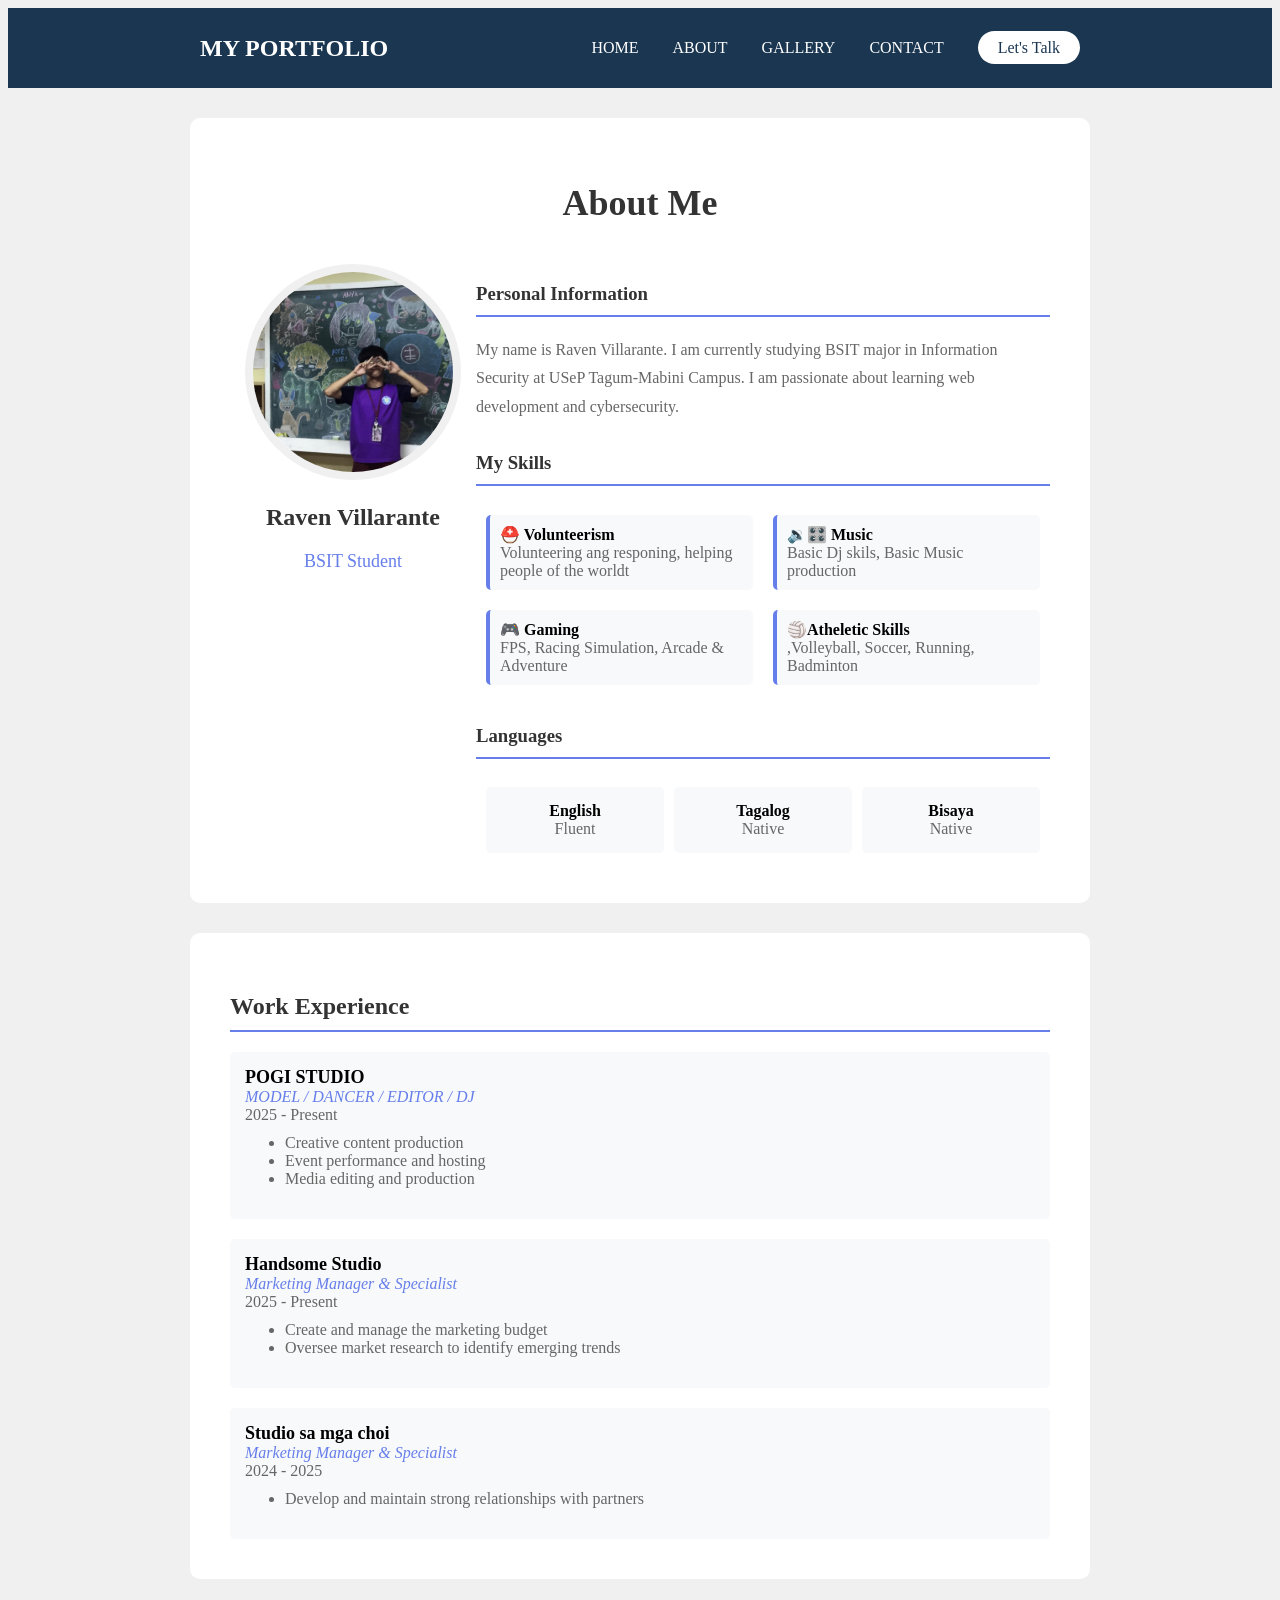
==== About.html @ c7c90969 "Add files via upload" ====
<!DOCTYPE HTML>
<html>
    <head>
        <title>About - Raven's Portfolio</title>
    </head>

    <body bgcolor="#f0f0f0">
        <table border="0" cellpadding="0" cellspacing="0" width="100%">
            <tr>
                <td bgcolor="#1a3651" height="80" align="center">
                    <table border="0" cellpadding="10" cellspacing="0" width="900">
                        <tr>
                            <td width="30%">
                                <font color="white" size="5"><strong>MY PORTFOLIO</strong></font>
                            </td>
                            <td width="70%" align="right">
                                <a href="index.html" style="color: white; text-decoration: none; margin: 0 15px;">HOME</a>
                                <a href="about.html" style="color: white; text-decoration: none; margin: 0 15px;">ABOUT</a>
                                <a href="gallery.html" style="color: white; text-decoration: none; margin: 0 15px;">GALLERY</a>
                                <a href="contact.html" style="color: white; text-decoration: none; margin: 0 15px;">CONTACT</a>
                                <a href="contact.html" style="color: #1a3651; background-color: white; padding: 8px 20px; text-decoration: none; border-radius: 20px; margin-left: 15px;">Let's Talk</a>
                            </td>
                        </tr>
                    </table>
                </td>
            </tr>
        </table>

        <table border="0" cellpadding="40" cellspacing="0" width="900" align="center" bgcolor="white" style="margin-top: 30px; border-radius: 10px;">
            <tr>
                <td align="center">
                    <h1 style="font-size: 36px; color: #333; margin-bottom: 40px;">About Me</h1>
                    
                    <table border="0" cellpadding="0" cellspacing="0" width="100%">
                        <tr>
                            <td width="30%" align="center" valign="top">
                                <img src="RAVENPIC.jpg" alt="Raven Villarante" width="200" height="200" border="8" style="border-radius: 50%; border-color: #f0f0f0;">
                                <h2 style="color: #333; margin-top: 20px;">Raven Villarante</h2>
                                <p style="color: #667eea; font-size: 18px;">BSIT Student</p>
                            </td>
                            <td width="70%" valign="top">
                                <h3 style="color: #333; border-bottom: 2px solid #667eea; padding-bottom: 10px;">Personal Information</h3>
                                <p style="color: #666; line-height: 1.8; font-size: 16px;">
                                    My name is Raven Villarante. I am currently studying BSIT major in Information Security at USeP Tagum-Mabini Campus. I am passionate about learning web development and cybersecurity.
                                </p>
                                
                                <h3 style="color: #333; border-bottom: 2px solid #667eea; padding-bottom: 10px; margin-top: 30px;">My Skills</h3>
                                <table border="0" cellpadding="10" cellspacing="0" width="100%">
                                    <tr>
                                        <td width="50%" valign="top">
                                            <table border="0" cellpadding="10" cellspacing="0" width="100%" bgcolor="#f8f9fa" style="border-left: 4px solid #667eea; border-radius: 5px;">
                                                <tr>
                                                    <td>
                                                        <strong>⛑️ Volunteerism</strong><br>
                                                        <font color="#666">Volunteering ang responing, helping people of the worldt</font>
                                                    </td>
                                                </tr>
                                            </table>
                                        </td>
                                        <td width="50%" valign="top">
                                            <table border="0" cellpadding="10" cellspacing="0" width="100%" bgcolor="#f8f9fa" style="border-left: 4px solid #667eea; border-radius: 5px;">
                                                <tr>
                                                    <td>
                                                        <strong>🔉🎛️ Music</strong><br>
                                                        <font color="#666">Basic Dj skils, Basic Music production</font>
                                                    </td>
                                                </tr>
                                            </table>
                                        </td>
                                    </tr>
                                    <tr>
                                        <td width="50%" valign="top">
                                            <table border="0" cellpadding="10" cellspacing="0" width="100%" bgcolor="#f8f9fa" style="border-left: 4px solid #667eea; border-radius: 5px;">
                                                <tr>
                                                    <td>
                                                        <strong>🎮 Gaming</strong><br>
                                                        <font color="#666">FPS, Racing Simulation, Arcade & Adventure</font>
                                                    </td>
                                                </tr>
                                            </table>
                                        </td>
                                        <td width="50%" valign="top">
                                            <table border="0" cellpadding="10" cellspacing="0" width="100%" bgcolor="#f8f9fa" style="border-left: 4px solid #667eea; border-radius: 5px;">
                                                <tr>
                                                    <td>
                                                        <strong>🏐Atheletic Skills</strong><br>
                                                        <font color="#666">,Volleyball, Soccer, Running, Badminton</font>
                                                    </td>
                                                </tr>
                                            </table>
                                        </td>
                                    </tr>
                                </table>
                                
                                <h3 style="color: #333; border-bottom: 2px solid #667eea; padding-bottom: 10px; margin-top: 30px;">Languages</h3>
                                <table border="0" cellpadding="5" cellspacing="10" width="100%">
                                    <tr>
                                        <td width="33%" bgcolor="#f8f9fa" align="center" style="padding: 15px; border-radius: 5px;">
                                            <strong>English</strong><br>
                                            <font color="#666">Fluent</font>
                                        </td>
                                        <td width="33%" bgcolor="#f8f9fa" align="center" style="padding: 15px; border-radius: 5px;">
                                            <strong>Tagalog</strong><br>
                                            <font color="#666">Native</font>
                                        </td>
                                        <td width="33%" bgcolor="#f8f9fa" align="center" style="padding: 15px; border-radius: 5px;">
                                            <strong>Bisaya</strong><br>
                                            <font color="#666">Native</font>
                                        </td>
                                    </tr>
                                </table>
                            </td>
                        </tr>
                    </table>
                </td>
            </tr>
        </table>

        <table border="0" cellpadding="40" cellspacing="0" width="900" align="center" bgcolor="white" style="margin-top: 30px; border-radius: 10px;">
            <tr>
                <td>
                    <h2 style="color: #333; border-bottom: 2px solid #667eea; padding-bottom: 10px;">Work Experience</h2>
                    
                    <table border="0" cellpadding="15" cellspacing="0" width="100%" bgcolor="#f8f9fa" style="margin-top: 20px; border-radius: 5px;">
                        <tr>
                            <td>
                                <strong style="font-size: 18px;">POGI STUDIO</strong><br>
                                <em style="color: #667eea;">MODEL / DANCER / EDITOR / DJ</em><br>
                                <font color="#666">2025 - Present</font>
                                <ul style="color: #666; margin-top: 10px;">
                                    <li>Creative content production</li>
                                    <li>Event performance and hosting</li>
                                    <li>Media editing and production</li>
                                </ul>
                            </td>
                        </tr>
                    </table>
                    
                    <table border="0" cellpadding="15" cellspacing="0" width="100%" bgcolor="#f8f9fa" style="margin-top: 20px; border-radius: 5px;">
                        <tr>
                            <td>
                                <strong style="font-size: 18px;">Handsome Studio</strong><br>
                                <em style="color: #667eea;">Marketing Manager & Specialist</em><br>
                                <font color="#666">2025 - Present</font>
                                <ul style="color: #666; margin-top: 10px;">
                                    <li>Create and manage the marketing budget</li>
                                    <li>Oversee market research to identify emerging trends</li>
                                </ul>
                            </td>
                        </tr>
                    </table>
                    
                    <table border="0" cellpadding="15" cellspacing="0" width="100%" bgcolor="#f8f9fa" style="margin-top: 20px; border-radius: 5px;">
                        <tr>
                            <td>
                                <strong style="font-size: 18px;">Studio sa mga choi</strong><br>
                                <em style="color: #667eea;">Marketing Manager & Specialist</em><br>
                                <font color="#666">2024 - 2025</font>
                                <ul style="color: #666; margin-top: 10px;">
                                    <li>Develop and maintain strong relationships with partners</li>
                                </ul>
                            </td>
                        </tr>
                    </table>
                </td>
            </tr>
        </table>

        <br><br>
    </body>
</html>
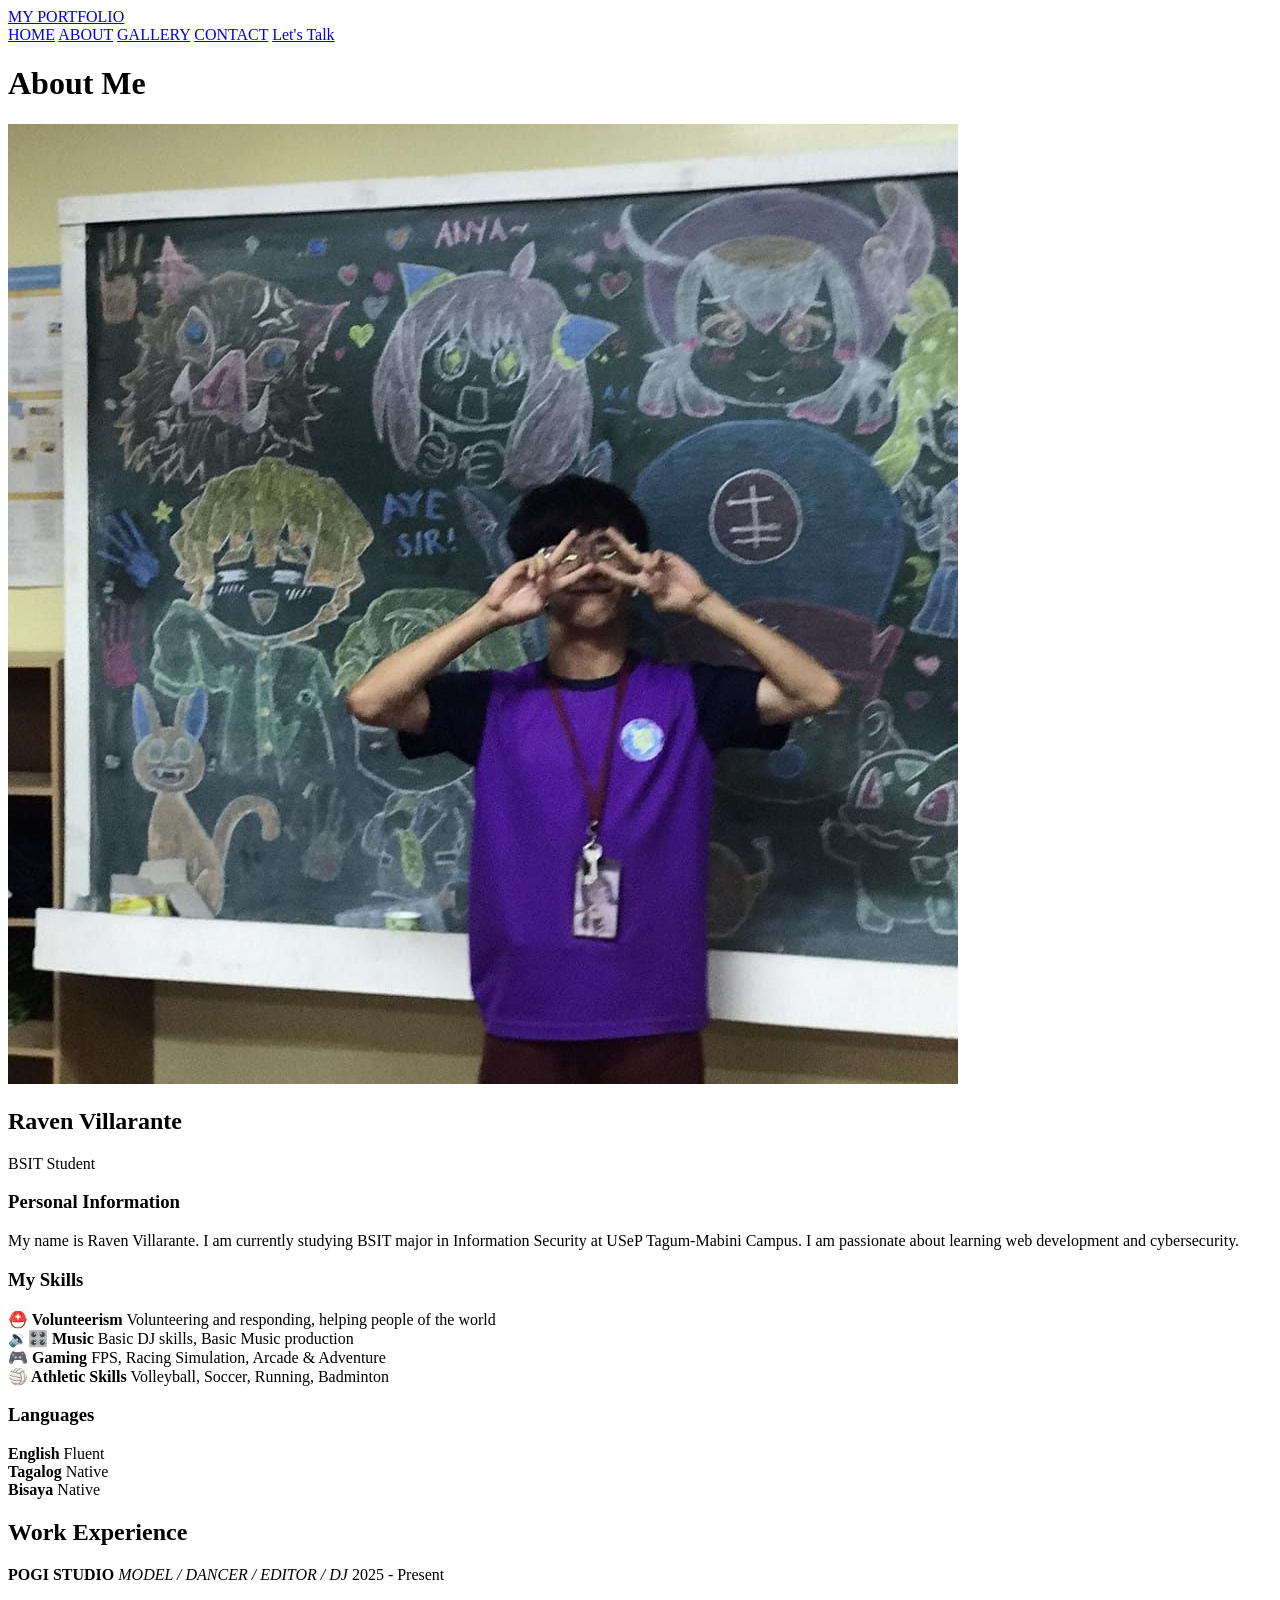
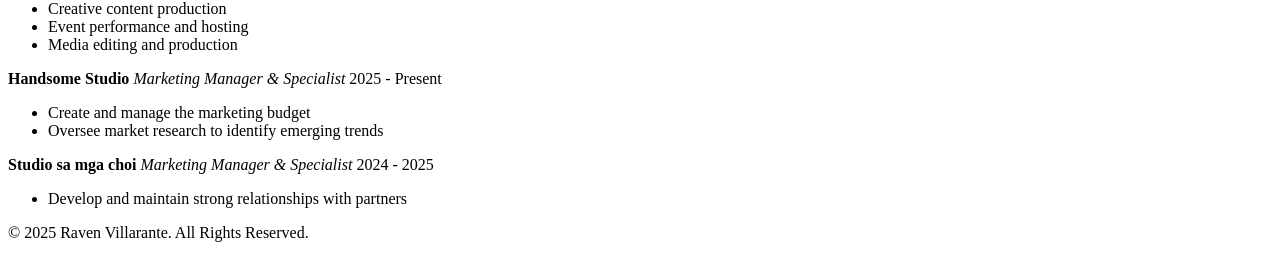
==== commit 49372618: "Refactor About.html for improved layout and SEO Updated the About page structure and styling, improv" ====
--- a/About.html
+++ b/About.html
@@ -1,171 +1,118 @@
 <!DOCTYPE HTML>
-<html>
-    <head>
-        <title>About - Raven's Portfolio</title>
-    </head>
+<html lang="en">
+<head>
+    <title>About - Raven's Portfolio</title>
+    <meta charset="UTF-8">
+    <meta name="viewport" content="width=device-width, initial-scale=1.0">
+    <link rel="stylesheet" href="portfolio-style.css">
+</head>
+<body>
 
-    <body bgcolor="#f0f0f0">
-        <table border="0" cellpadding="0" cellspacing="0" width="100%">
-            <tr>
-                <td bgcolor="#1a3651" height="80" align="center">
-                    <table border="0" cellpadding="10" cellspacing="0" width="900">
-                        <tr>
-                            <td width="30%">
-                                <font color="white" size="5"><strong>MY PORTFOLIO</strong></font>
-                            </td>
-                            <td width="70%" align="right">
-                                <a href="index.html" style="color: white; text-decoration: none; margin: 0 15px;">HOME</a>
-                                <a href="about.html" style="color: white; text-decoration: none; margin: 0 15px;">ABOUT</a>
-                                <a href="gallery.html" style="color: white; text-decoration: none; margin: 0 15px;">GALLERY</a>
-                                <a href="contact.html" style="color: white; text-decoration: none; margin: 0 15px;">CONTACT</a>
-                                <a href="contact.html" style="color: #1a3651; background-color: white; padding: 8px 20px; text-decoration: none; border-radius: 20px; margin-left: 15px;">Let's Talk</a>
-                            </td>
-                        </tr>
-                    </table>
-                </td>
-            </tr>
-        </table>
+    <!-- NAVIGATION -->
+    <div class="nav-wrapper">
+        <div class="nav-inner">
+            <a href="index.html" class="nav-logo">MY PORTFOLIO</a>
+            <div class="nav-links">
+                <a href="index.html">HOME</a>
+                <a href="about.html">ABOUT</a>
+                <a href="gallery.html">GALLERY</a>
+                <a href="contact.html">CONTACT</a>
+                <a href="contact.html" class="btn-talk">Let's Talk</a>
+            </div>
+        </div>
+    </div>
 
-        <table border="0" cellpadding="40" cellspacing="0" width="900" align="center" bgcolor="white" style="margin-top: 30px; border-radius: 10px;">
-            <tr>
-                <td align="center">
-                    <h1 style="font-size: 36px; color: #333; margin-bottom: 40px;">About Me</h1>
-                    
-                    <table border="0" cellpadding="0" cellspacing="0" width="100%">
-                        <tr>
-                            <td width="30%" align="center" valign="top">
-                                <img src="RAVENPIC.jpg" alt="Raven Villarante" width="200" height="200" border="8" style="border-radius: 50%; border-color: #f0f0f0;">
-                                <h2 style="color: #333; margin-top: 20px;">Raven Villarante</h2>
-                                <p style="color: #667eea; font-size: 18px;">BSIT Student</p>
-                            </td>
-                            <td width="70%" valign="top">
-                                <h3 style="color: #333; border-bottom: 2px solid #667eea; padding-bottom: 10px;">Personal Information</h3>
-                                <p style="color: #666; line-height: 1.8; font-size: 16px;">
-                                    My name is Raven Villarante. I am currently studying BSIT major in Information Security at USeP Tagum-Mabini Campus. I am passionate about learning web development and cybersecurity.
-                                </p>
-                                
-                                <h3 style="color: #333; border-bottom: 2px solid #667eea; padding-bottom: 10px; margin-top: 30px;">My Skills</h3>
-                                <table border="0" cellpadding="10" cellspacing="0" width="100%">
-                                    <tr>
-                                        <td width="50%" valign="top">
-                                            <table border="0" cellpadding="10" cellspacing="0" width="100%" bgcolor="#f8f9fa" style="border-left: 4px solid #667eea; border-radius: 5px;">
-                                                <tr>
-                                                    <td>
-                                                        <strong>⛑️ Volunteerism</strong><br>
-                                                        <font color="#666">Volunteering ang responing, helping people of the worldt</font>
-                                                    </td>
-                                                </tr>
-                                            </table>
-                                        </td>
-                                        <td width="50%" valign="top">
-                                            <table border="0" cellpadding="10" cellspacing="0" width="100%" bgcolor="#f8f9fa" style="border-left: 4px solid #667eea; border-radius: 5px;">
-                                                <tr>
-                                                    <td>
-                                                        <strong>🔉🎛️ Music</strong><br>
-                                                        <font color="#666">Basic Dj skils, Basic Music production</font>
-                                                    </td>
-                                                </tr>
-                                            </table>
-                                        </td>
-                                    </tr>
-                                    <tr>
-                                        <td width="50%" valign="top">
-                                            <table border="0" cellpadding="10" cellspacing="0" width="100%" bgcolor="#f8f9fa" style="border-left: 4px solid #667eea; border-radius: 5px;">
-                                                <tr>
-                                                    <td>
-                                                        <strong>🎮 Gaming</strong><br>
-                                                        <font color="#666">FPS, Racing Simulation, Arcade & Adventure</font>
-                                                    </td>
-                                                </tr>
-                                            </table>
-                                        </td>
-                                        <td width="50%" valign="top">
-                                            <table border="0" cellpadding="10" cellspacing="0" width="100%" bgcolor="#f8f9fa" style="border-left: 4px solid #667eea; border-radius: 5px;">
-                                                <tr>
-                                                    <td>
-                                                        <strong>🏐Atheletic Skills</strong><br>
-                                                        <font color="#666">,Volleyball, Soccer, Running, Badminton</font>
-                                                    </td>
-                                                </tr>
-                                            </table>
-                                        </td>
-                                    </tr>
-                                </table>
-                                
-                                <h3 style="color: #333; border-bottom: 2px solid #667eea; padding-bottom: 10px; margin-top: 30px;">Languages</h3>
-                                <table border="0" cellpadding="5" cellspacing="10" width="100%">
-                                    <tr>
-                                        <td width="33%" bgcolor="#f8f9fa" align="center" style="padding: 15px; border-radius: 5px;">
-                                            <strong>English</strong><br>
-                                            <font color="#666">Fluent</font>
-                                        </td>
-                                        <td width="33%" bgcolor="#f8f9fa" align="center" style="padding: 15px; border-radius: 5px;">
-                                            <strong>Tagalog</strong><br>
-                                            <font color="#666">Native</font>
-                                        </td>
-                                        <td width="33%" bgcolor="#f8f9fa" align="center" style="padding: 15px; border-radius: 5px;">
-                                            <strong>Bisaya</strong><br>
-                                            <font color="#666">Native</font>
-                                        </td>
-                                    </tr>
-                                </table>
-                            </td>
-                        </tr>
-                    </table>
-                </td>
-            </tr>
-        </table>
+    <div class="page-content">
 
-        <table border="0" cellpadding="40" cellspacing="0" width="900" align="center" bgcolor="white" style="margin-top: 30px; border-radius: 10px;">
-            <tr>
-                <td>
-                    <h2 style="color: #333; border-bottom: 2px solid #667eea; padding-bottom: 10px;">Work Experience</h2>
-                    
-                    <table border="0" cellpadding="15" cellspacing="0" width="100%" bgcolor="#f8f9fa" style="margin-top: 20px; border-radius: 5px;">
-                        <tr>
-                            <td>
-                                <strong style="font-size: 18px;">POGI STUDIO</strong><br>
-                                <em style="color: #667eea;">MODEL / DANCER / EDITOR / DJ</em><br>
-                                <font color="#666">2025 - Present</font>
-                                <ul style="color: #666; margin-top: 10px;">
-                                    <li>Creative content production</li>
-                                    <li>Event performance and hosting</li>
-                                    <li>Media editing and production</li>
-                                </ul>
-                            </td>
-                        </tr>
-                    </table>
-                    
-                    <table border="0" cellpadding="15" cellspacing="0" width="100%" bgcolor="#f8f9fa" style="margin-top: 20px; border-radius: 5px;">
-                        <tr>
-                            <td>
-                                <strong style="font-size: 18px;">Handsome Studio</strong><br>
-                                <em style="color: #667eea;">Marketing Manager & Specialist</em><br>
-                                <font color="#666">2025 - Present</font>
-                                <ul style="color: #666; margin-top: 10px;">
-                                    <li>Create and manage the marketing budget</li>
-                                    <li>Oversee market research to identify emerging trends</li>
-                                </ul>
-                            </td>
-                        </tr>
-                    </table>
-                    
-                    <table border="0" cellpadding="15" cellspacing="0" width="100%" bgcolor="#f8f9fa" style="margin-top: 20px; border-radius: 5px;">
-                        <tr>
-                            <td>
-                                <strong style="font-size: 18px;">Studio sa mga choi</strong><br>
-                                <em style="color: #667eea;">Marketing Manager & Specialist</em><br>
-                                <font color="#666">2024 - 2025</font>
-                                <ul style="color: #666; margin-top: 10px;">
-                                    <li>Develop and maintain strong relationships with partners</li>
-                                </ul>
-                            </td>
-                        </tr>
-                    </table>
-                </td>
-            </tr>
-        </table>
+        <!-- ABOUT ME CARD -->
+        <div class="card">
+            <h1>About Me</h1>
+            <div class="about-top">
+                <div class="about-photo-col">
+                    <img src="RAVENPIC.jpg" alt="Raven Villarante">
+                    <h2>Raven Villarante</h2>
+                    <p>BSIT Student</p>
+                </div>
+                <div class="about-info-col">
+                    <h3 class="section-heading">Personal Information</h3>
+                    <p class="about-desc">My name is Raven Villarante. I am currently studying BSIT major in Information Security at USeP Tagum-Mabini Campus. I am passionate about learning web development and cybersecurity.</p>
 
-        <br><br>
-    </body>
-</html>+                    <h3 class="section-heading">My Skills</h3>
+                    <div class="skills-grid">
+                        <div class="skill-box">
+                            <strong>⛑️ Volunteerism</strong>
+                            Volunteering and responding, helping people of the world
+                        </div>
+                        <div class="skill-box">
+                            <strong>🔉🎛️ Music</strong>
+                            Basic DJ skills, Basic Music production
+                        </div>
+                        <div class="skill-box">
+                            <strong>🎮 Gaming</strong>
+                            FPS, Racing Simulation, Arcade & Adventure
+                        </div>
+                        <div class="skill-box">
+                            <strong>🏐 Athletic Skills</strong>
+                            Volleyball, Soccer, Running, Badminton
+                        </div>
+                    </div>
+
+                    <h3 class="section-heading">Languages</h3>
+                    <div class="lang-grid">
+                        <div class="lang-box">
+                            <strong>English</strong>
+                            Fluent
+                        </div>
+                        <div class="lang-box">
+                            <strong>Tagalog</strong>
+                            Native
+                        </div>
+                        <div class="lang-box">
+                            <strong>Bisaya</strong>
+                            Native
+                        </div>
+                    </div>
+                </div>
+            </div>
+        </div>
+
+        <!-- WORK EXPERIENCE CARD -->
+        <div class="card">
+            <h2>Work Experience</h2>
+            <div class="work-item">
+                <strong>POGI STUDIO</strong>
+                <em>MODEL / DANCER / EDITOR / DJ</em>
+                <span class="year">2025 - Present</span>
+                <ul>
+                    <li>Creative content production</li>
+                    <li>Event performance and hosting</li>
+                    <li>Media editing and production</li>
+                </ul>
+            </div>
+            <div class="work-item">
+                <strong>Handsome Studio</strong>
+                <em>Marketing Manager & Specialist</em>
+                <span class="year">2025 - Present</span>
+                <ul>
+                    <li>Create and manage the marketing budget</li>
+                    <li>Oversee market research to identify emerging trends</li>
+                </ul>
+            </div>
+            <div class="work-item">
+                <strong>Studio sa mga choi</strong>
+                <em>Marketing Manager & Specialist</em>
+                <span class="year">2024 - 2025</span>
+                <ul>
+                    <li>Develop and maintain strong relationships with partners</li>
+                </ul>
+            </div>
+        </div>
+
+    </div>
+
+    <div class="site-footer">
+        <p>© 2025 Raven Villarante. All Rights Reserved.</p>
+    </div>
+
+</body>
+</html>
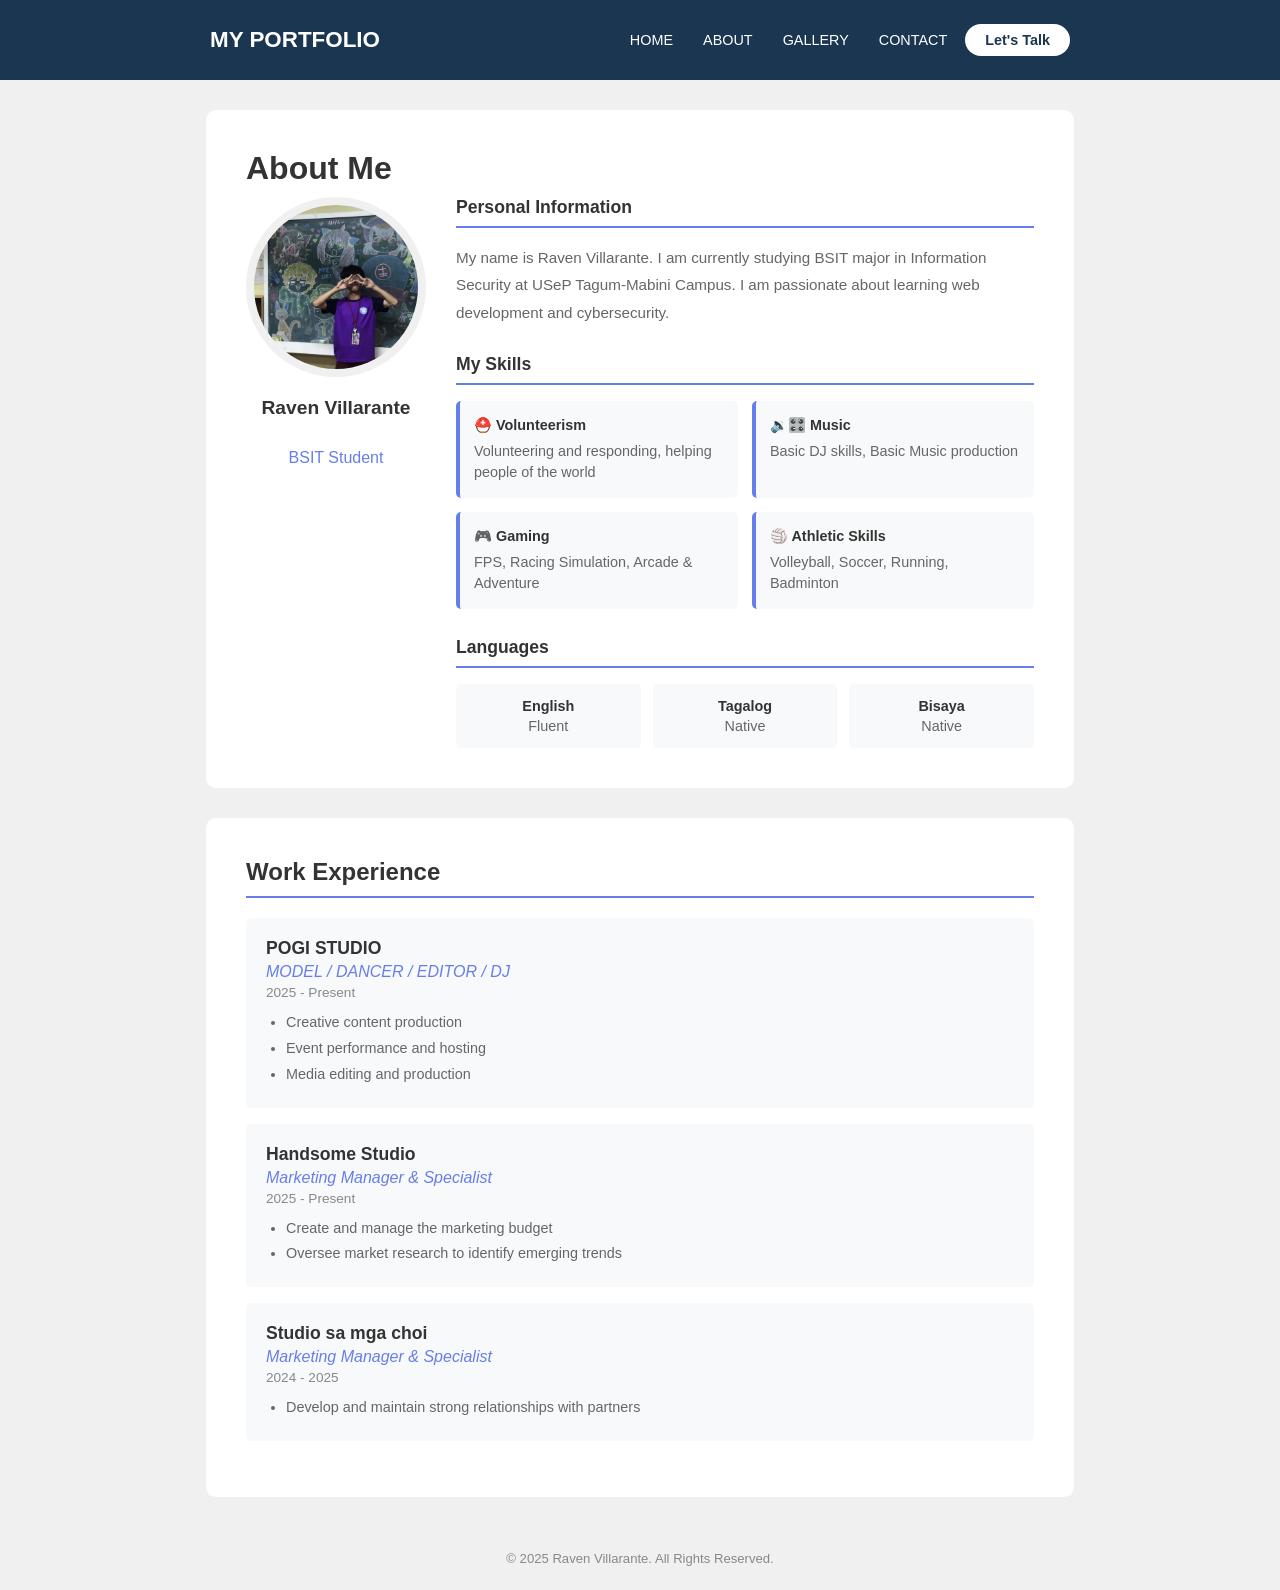
==== commit 3c4de8ad: "Fix HTML formatting and update links in About.html" ====
--- a/About.html
+++ b/About.html
@@ -14,10 +14,10 @@
             <a href="index.html" class="nav-logo">MY PORTFOLIO</a>
             <div class="nav-links">
                 <a href="index.html">HOME</a>
-                <a href="about.html">ABOUT</a>
-                <a href="gallery.html">GALLERY</a>
-                <a href="contact.html">CONTACT</a>
-                <a href="contact.html" class="btn-talk">Let's Talk</a>
+                <a href="About.html">ABOUT</a>
+                <a href="Gallery.html">GALLERY</a>
+                <a href="Contact.html">CONTACT</a>
+                <a href="Contact.html" class="btn-talk">Let's Talk</a>
             </div>
         </div>
     </div>
@@ -116,3 +116,4 @@
 
 </body>
 </html>
+
--- a/portfolio-style.css
+++ b/portfolio-style.css
@@ -0,0 +1,628 @@
+/* =============================================
+   RAVEN'S PORTFOLIO - Responsive Stylesheet
+============================================= */
+
+/* --- Reset & Base --- */
+* {
+  box-sizing: border-box;
+  margin: 0;
+  padding: 0;
+}
+
+body {
+  font-family: Arial, sans-serif;
+  background-color: #f0f0f0;
+}
+
+img {
+  max-width: 100%;
+  height: auto;
+}
+
+/* =============================================
+   NAVIGATION
+============================================= */
+
+.nav-wrapper {
+  background-color: #1a3651;
+  width: 100%;
+}
+
+.nav-inner {
+  max-width: 900px;
+  margin: 0 auto;
+  padding: 0 20px;
+  height: 80px;
+  display: flex;
+  align-items: center;
+  justify-content: space-between;
+  flex-wrap: wrap;
+  gap: 10px;
+}
+
+.nav-logo {
+  color: white;
+  font-size: 1.4rem;
+  font-weight: bold;
+  text-decoration: none;
+}
+
+.nav-links {
+  display: flex;
+  flex-wrap: wrap;
+  gap: 6px;
+  align-items: center;
+}
+
+.nav-links a {
+  color: white;
+  text-decoration: none;
+  padding: 6px 12px;
+  font-size: 0.9rem;
+  transition: opacity 0.2s;
+}
+
+.nav-links a:hover {
+  opacity: 0.7;
+}
+
+.nav-links a.btn-talk {
+  color: #1a3651;
+  background-color: white;
+  padding: 8px 20px;
+  border-radius: 20px;
+  font-weight: bold;
+}
+
+.nav-links a.btn-talk:hover {
+  opacity: 0.85;
+}
+
+/* =============================================
+   MAIN CONTENT WRAPPER
+============================================= */
+
+.page-content {
+  max-width: 900px;
+  margin: 30px auto;
+  padding: 0 16px;
+}
+
+/* =============================================
+   CARDS / SECTIONS
+============================================= */
+
+.card {
+  background-color: white;
+  border-radius: 10px;
+  padding: 40px;
+  margin-bottom: 30px;
+}
+
+.card h1 {
+  font-size: 2rem;
+  color: #333;
+  margin-bottom: 10px;
+}
+
+.card h2 {
+  color: #333;
+  border-bottom: 2px solid #667eea;
+  padding-bottom: 10px;
+  margin-bottom: 20px;
+}
+
+.card h3 {
+  color: #333;
+}
+
+/* =============================================
+   HOME PAGE - HERO
+============================================= */
+
+.hero-flex {
+  display: flex;
+  flex-wrap: wrap;
+  align-items: center;
+  gap: 30px;
+}
+
+.hero-text {
+  flex: 1;
+  min-width: 260px;
+}
+
+.hero-text .greeting {
+  color: #667eea;
+  font-size: 1.1rem;
+  margin-bottom: 10px;
+  display: block;
+}
+
+.hero-text h1 {
+  font-size: 2.2rem;
+  margin-bottom: 16px;
+  color: #333;
+}
+
+.hero-text p {
+  color: #666;
+  line-height: 1.8;
+  font-size: 1rem;
+  margin-bottom: 20px;
+}
+
+.hero-photo {
+  flex: 0 0 auto;
+  display: flex;
+  justify-content: center;
+}
+
+.hero-photo img {
+  width: 220px;
+  height: 220px;
+  border-radius: 50%;
+  border: 10px solid #f0f0f0;
+  object-fit: cover;
+}
+
+.btn-cta {
+  display: inline-block;
+  background-color: #667eea;
+  color: white;
+  padding: 12px 28px;
+  text-decoration: none;
+  border-radius: 5px;
+  font-size: 0.95rem;
+  margin-bottom: 24px;
+  transition: background-color 0.2s;
+}
+
+.btn-cta:hover {
+  background-color: #5563d4;
+}
+
+.socials-label {
+  color: #1a3651;
+  font-weight: bold;
+  margin-bottom: 10px;
+  display: block;
+}
+
+.socials-row {
+  display: flex;
+  flex-wrap: wrap;
+  gap: 10px;
+  align-items: center;
+}
+
+.socials-row a {
+  display: inline-flex;
+}
+
+/* =============================================
+   HOME PAGE - EDUCATION
+============================================= */
+
+.education-card {
+  background-color: #667eea;
+  border-radius: 10px;
+  padding: 50px 40px;
+  margin-bottom: 30px;
+  color: white;
+  text-align: center;
+}
+
+.education-card h2 {
+  font-size: 2rem;
+  margin-bottom: 8px;
+  border: none;
+  color: white;
+}
+
+.education-card .subtitle {
+  opacity: 0.9;
+  margin-bottom: 36px;
+  font-size: 0.95rem;
+}
+
+.timeline {
+  max-width: 600px;
+  margin: 0 auto;
+  display: flex;
+  flex-direction: column;
+  gap: 20px;
+}
+
+.timeline-item {
+  background-color: white;
+  color: #333;
+  padding: 20px;
+  border-radius: 10px;
+  text-align: left;
+}
+
+.timeline-item h3 {
+  margin-bottom: 6px;
+  font-size: 1rem;
+}
+
+.timeline-item .year {
+  color: #667eea;
+  font-size: 0.85rem;
+  margin-bottom: 8px;
+  display: block;
+}
+
+.timeline-item p {
+  color: #666;
+  font-size: 0.9rem;
+  line-height: 1.5;
+}
+
+/* =============================================
+   ABOUT PAGE
+============================================= */
+
+.about-top {
+  display: flex;
+  flex-wrap: wrap;
+  gap: 30px;
+  align-items: flex-start;
+}
+
+.about-photo-col {
+  flex: 0 0 auto;
+  text-align: center;
+  min-width: 160px;
+}
+
+.about-photo-col img {
+  width: 180px;
+  height: 180px;
+  border-radius: 50%;
+  border: 8px solid #f0f0f0;
+  object-fit: cover;
+}
+
+.about-photo-col h2 {
+  color: #333;
+  margin-top: 16px;
+  font-size: 1.2rem;
+  border: none;
+}
+
+.about-photo-col p {
+  color: #667eea;
+  font-size: 1rem;
+}
+
+.about-info-col {
+  flex: 1;
+  min-width: 240px;
+}
+
+.section-heading {
+  color: #333;
+  border-bottom: 2px solid #667eea;
+  padding-bottom: 8px;
+  margin-bottom: 16px;
+  margin-top: 28px;
+  font-size: 1.1rem;
+}
+
+.section-heading:first-child {
+  margin-top: 0;
+}
+
+.about-desc {
+  color: #666;
+  line-height: 1.8;
+  font-size: 0.95rem;
+  margin-bottom: 20px;
+}
+
+.skills-grid {
+  display: flex;
+  flex-wrap: wrap;
+  gap: 14px;
+  margin-bottom: 20px;
+}
+
+.skill-box {
+  flex: 1;
+  min-width: 200px;
+  background-color: #f8f9fa;
+  border-left: 4px solid #667eea;
+  border-radius: 5px;
+  padding: 14px;
+  font-size: 0.9rem;
+  line-height: 1.5;
+  color: #666;
+}
+
+.skill-box strong {
+  color: #333;
+  display: block;
+  margin-bottom: 4px;
+}
+
+.lang-grid {
+  display: flex;
+  flex-wrap: wrap;
+  gap: 12px;
+}
+
+.lang-box {
+  flex: 1;
+  min-width: 100px;
+  background-color: #f8f9fa;
+  border-radius: 5px;
+  padding: 14px;
+  text-align: center;
+  font-size: 0.9rem;
+  color: #666;
+}
+
+.lang-box strong {
+  display: block;
+  color: #333;
+  margin-bottom: 4px;
+}
+
+.work-item {
+  background-color: #f8f9fa;
+  border-radius: 5px;
+  padding: 20px;
+  margin-bottom: 16px;
+}
+
+.work-item strong {
+  font-size: 1.1rem;
+  color: #333;
+  display: block;
+  margin-bottom: 4px;
+}
+
+.work-item em {
+  color: #667eea;
+  display: block;
+  margin-bottom: 4px;
+}
+
+.work-item .year {
+  color: #888;
+  font-size: 0.85rem;
+  display: block;
+  margin-bottom: 10px;
+}
+
+.work-item ul {
+  color: #666;
+  padding-left: 20px;
+  font-size: 0.9rem;
+  line-height: 1.8;
+}
+
+/* =============================================
+   GALLERY PAGE
+============================================= */
+
+.gallery-grid {
+  display: flex;
+  flex-wrap: wrap;
+  gap: 16px;
+  justify-content: center;
+}
+
+.gallery-item {
+  flex: 1;
+  min-width: 200px;
+  max-width: 280px;
+  background-color: #f8f9fa;
+  border-radius: 10px;
+  padding: 16px;
+  text-align: center;
+}
+
+.gallery-item img {
+  width: 100%;
+  max-width: 200px;
+  height: 200px;
+  object-fit: cover;
+  border-radius: 10px;
+  border: 3px solid #667eea;
+  display: block;
+  margin: 0 auto 10px;
+}
+
+.gallery-item p {
+  color: #666;
+  font-size: 0.85rem;
+  line-height: 1.4;
+}
+
+/* =============================================
+   CONTACT PAGE
+============================================= */
+
+.contact-flex {
+  display: flex;
+  flex-wrap: wrap;
+  gap: 30px;
+  align-items: flex-start;
+}
+
+.contact-col {
+  flex: 1;
+  min-width: 260px;
+}
+
+.contact-col h2 {
+  color: #333;
+  border-bottom: 2px solid #667eea;
+  padding-bottom: 8px;
+  margin-bottom: 20px;
+  font-size: 1.2rem;
+}
+
+.contact-item {
+  display: flex;
+  align-items: flex-start;
+  gap: 16px;
+  background-color: #f8f9fa;
+  border-radius: 10px;
+  padding: 14px;
+  margin-bottom: 12px;
+}
+
+.contact-item .icon {
+  font-size: 1.5rem;
+  flex-shrink: 0;
+}
+
+.contact-item strong {
+  color: #333;
+  display: block;
+  margin-bottom: 2px;
+  font-size: 0.9rem;
+}
+
+.contact-item span {
+  color: #666;
+  font-size: 0.88rem;
+  word-break: break-all;
+}
+
+.follow-heading {
+  color: #333;
+  font-weight: bold;
+  margin: 24px 0 12px;
+  font-size: 1rem;
+}
+
+.personal-info-box {
+  background-color: #f8f9fa;
+  border-radius: 10px;
+  padding: 24px;
+}
+
+.info-field {
+  margin-bottom: 14px;
+}
+
+.info-field label {
+  color: #333;
+  font-weight: bold;
+  font-size: 0.9rem;
+  display: block;
+  margin-bottom: 4px;
+}
+
+.info-field p {
+  color: #666;
+  padding: 10px;
+  background-color: white;
+  border-radius: 5px;
+  font-size: 0.9rem;
+  line-height: 1.5;
+}
+
+/* =============================================
+   FOOTER
+============================================= */
+
+.site-footer {
+  text-align: center;
+  padding: 24px 16px;
+  color: #888;
+  font-size: 0.82rem;
+}
+
+/* =============================================
+   MEDIA QUERIES
+============================================= */
+
+/* Tablet */
+@media (max-width: 768px) {
+  .nav-inner {
+    height: auto;
+    padding: 16px 20px;
+    flex-direction: column;
+    align-items: flex-start;
+  }
+
+  .nav-links {
+    width: 100%;
+    justify-content: flex-start;
+  }
+
+  .card {
+    padding: 24px 20px;
+  }
+
+  .education-card {
+    padding: 30px 20px;
+  }
+
+  .hero-text h1 {
+    font-size: 1.8rem;
+  }
+
+  .about-top {
+    flex-direction: column;
+    align-items: center;
+    text-align: center;
+  }
+
+  .about-photo-col {
+    width: 100%;
+  }
+}
+
+/* Mobile */
+@media (max-width: 480px) {
+  .nav-links a {
+    padding: 5px 8px;
+    font-size: 0.8rem;
+  }
+
+  .nav-links a.btn-talk {
+    padding: 6px 14px;
+  }
+
+  .hero-text h1 {
+    font-size: 1.5rem;
+  }
+
+  .hero-photo img {
+    width: 160px;
+    height: 160px;
+  }
+
+  .card h1 {
+    font-size: 1.5rem;
+  }
+
+  .skill-box {
+    min-width: 100%;
+  }
+
+  .gallery-item {
+    min-width: 100%;
+    max-width: 100%;
+  }
+
+  .gallery-item img {
+    max-width: 100%;
+    height: 180px;
+  }
+
+  .contact-flex {
+    flex-direction: column;
+  }
+
+  .education-card {
+    padding: 24px 16px;
+  }
+}
